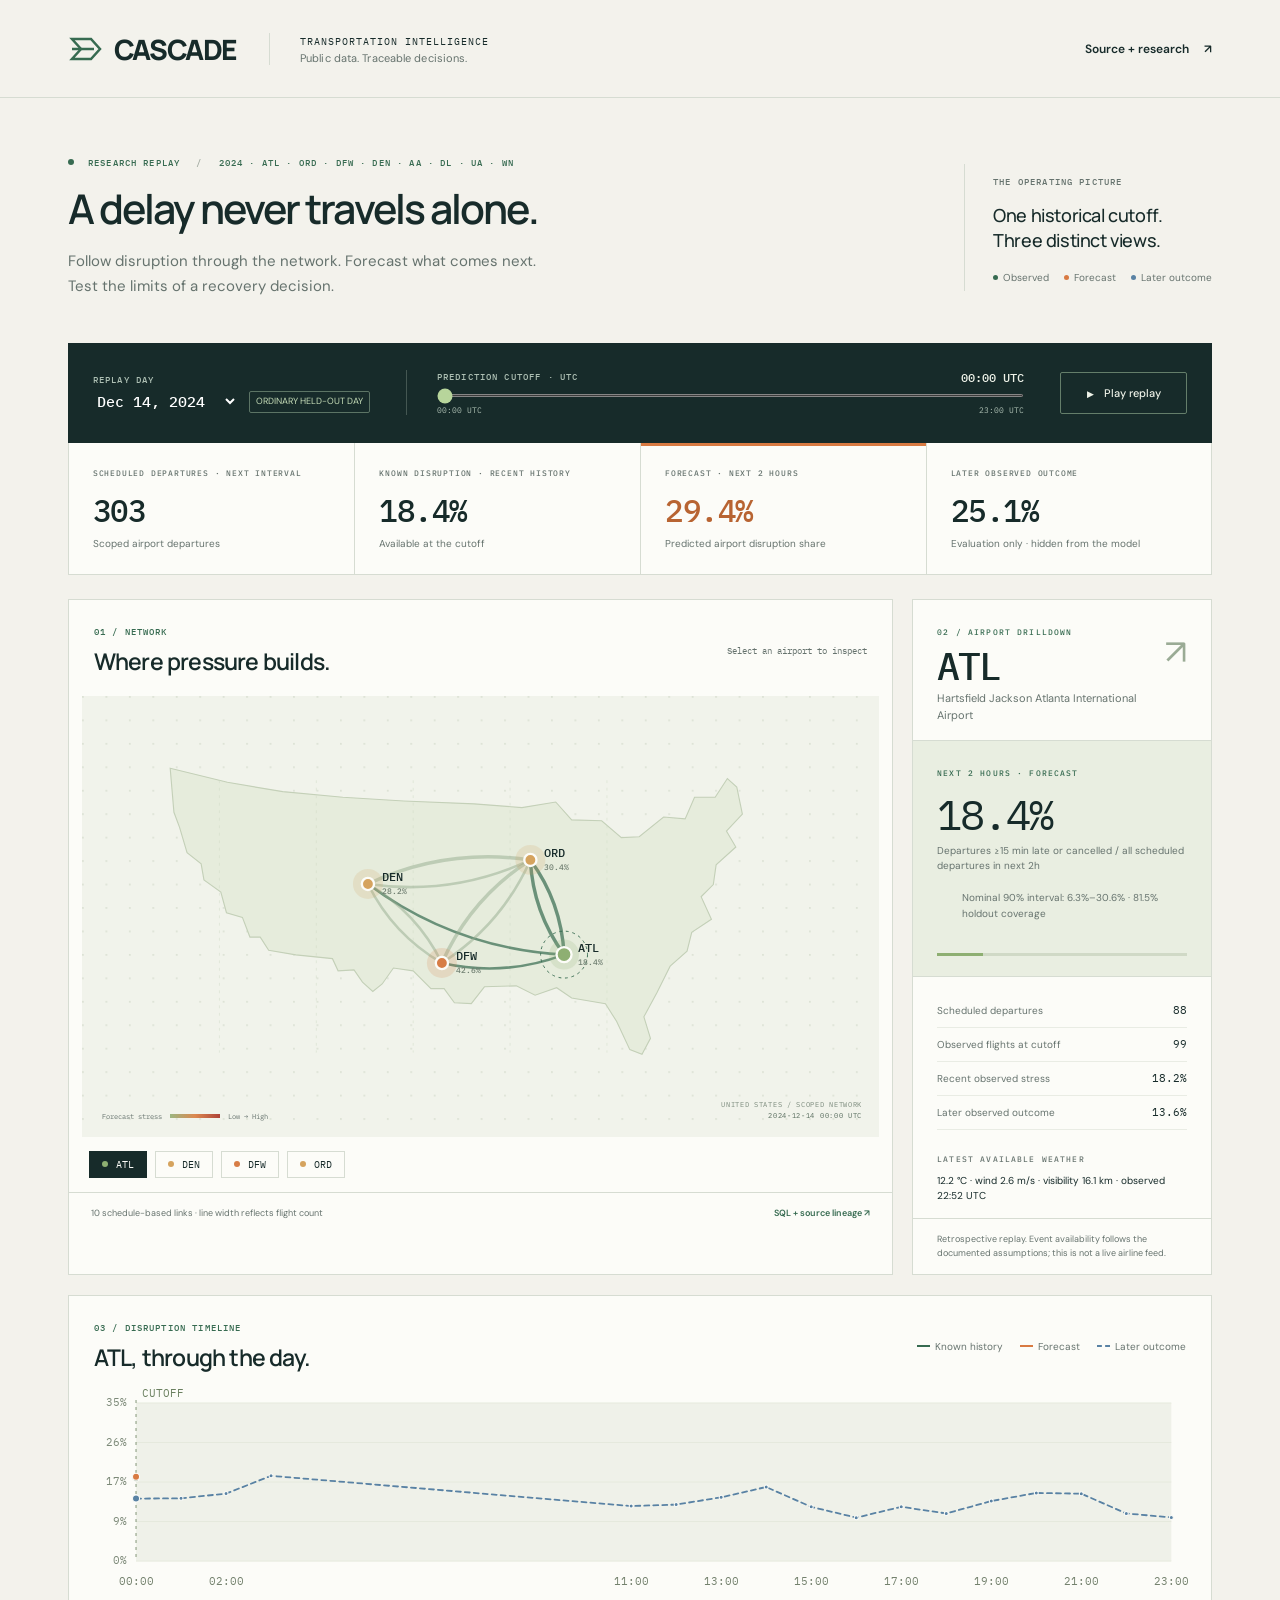
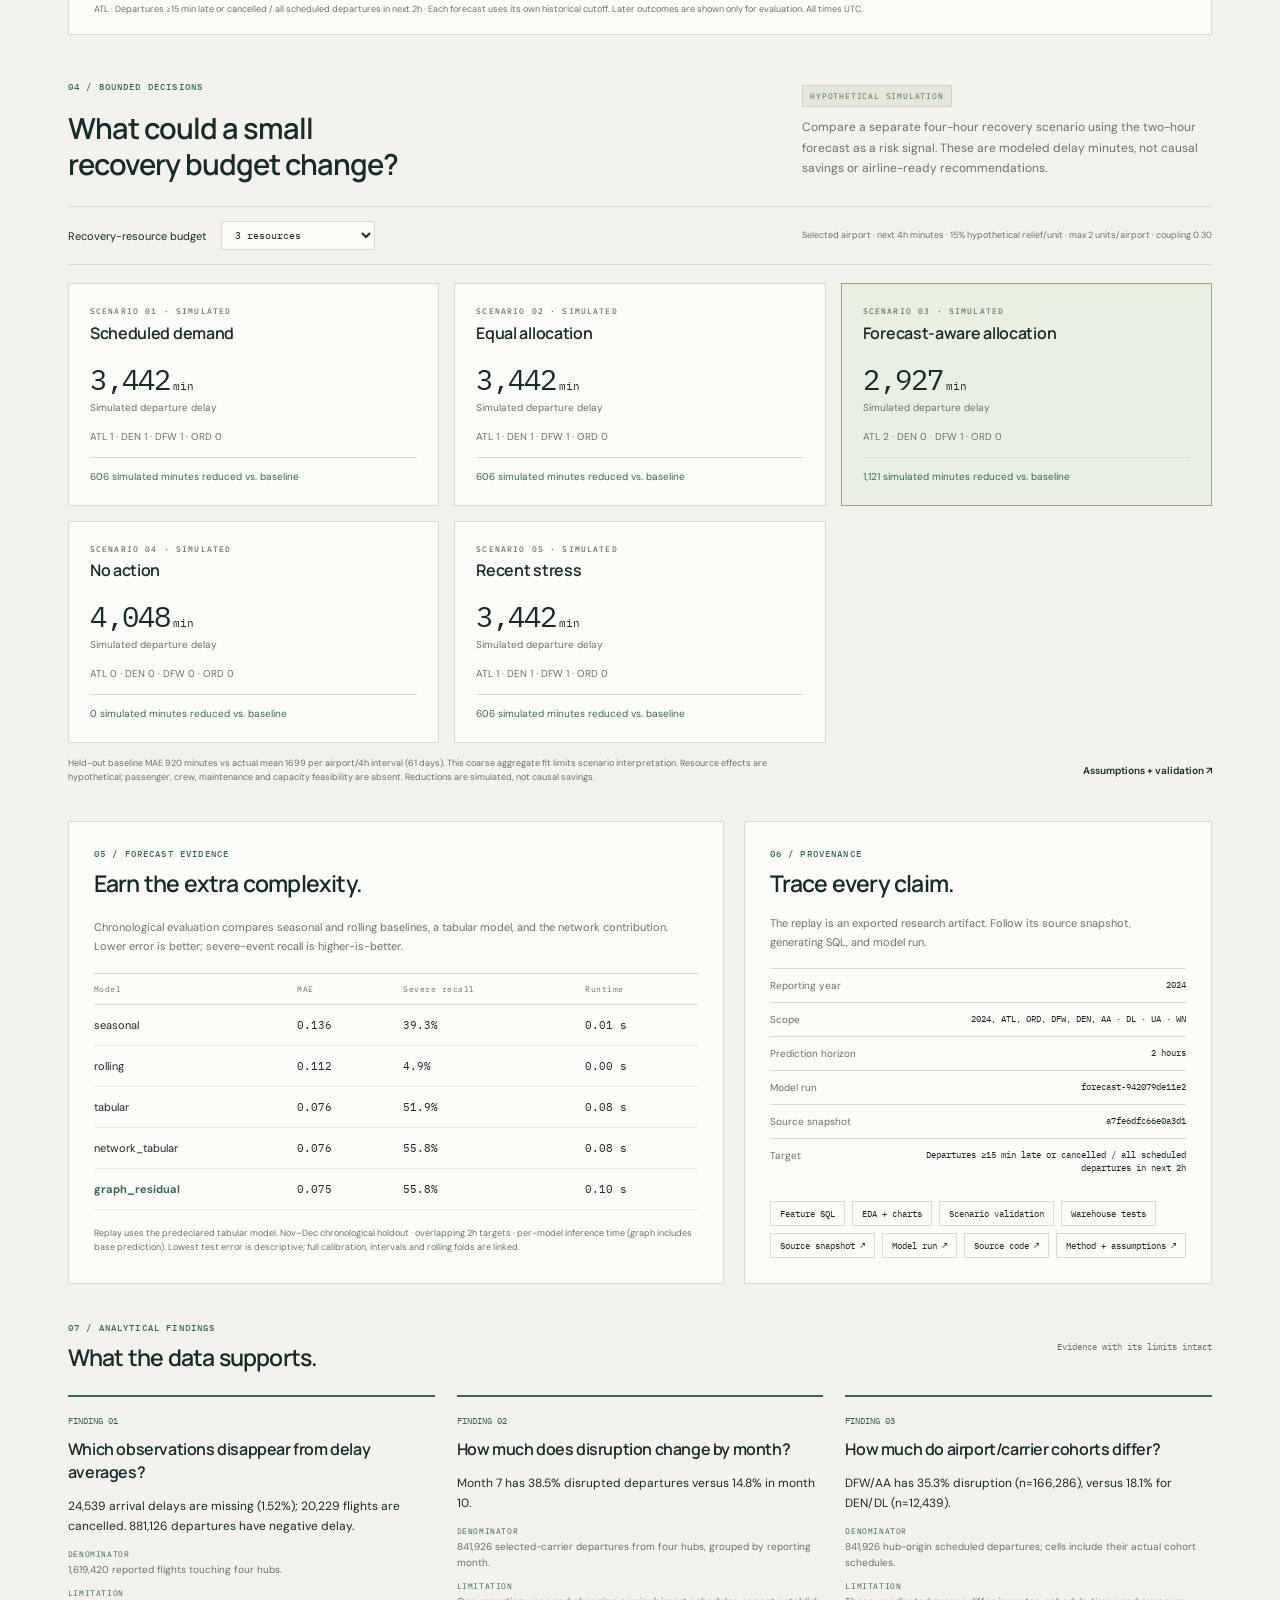
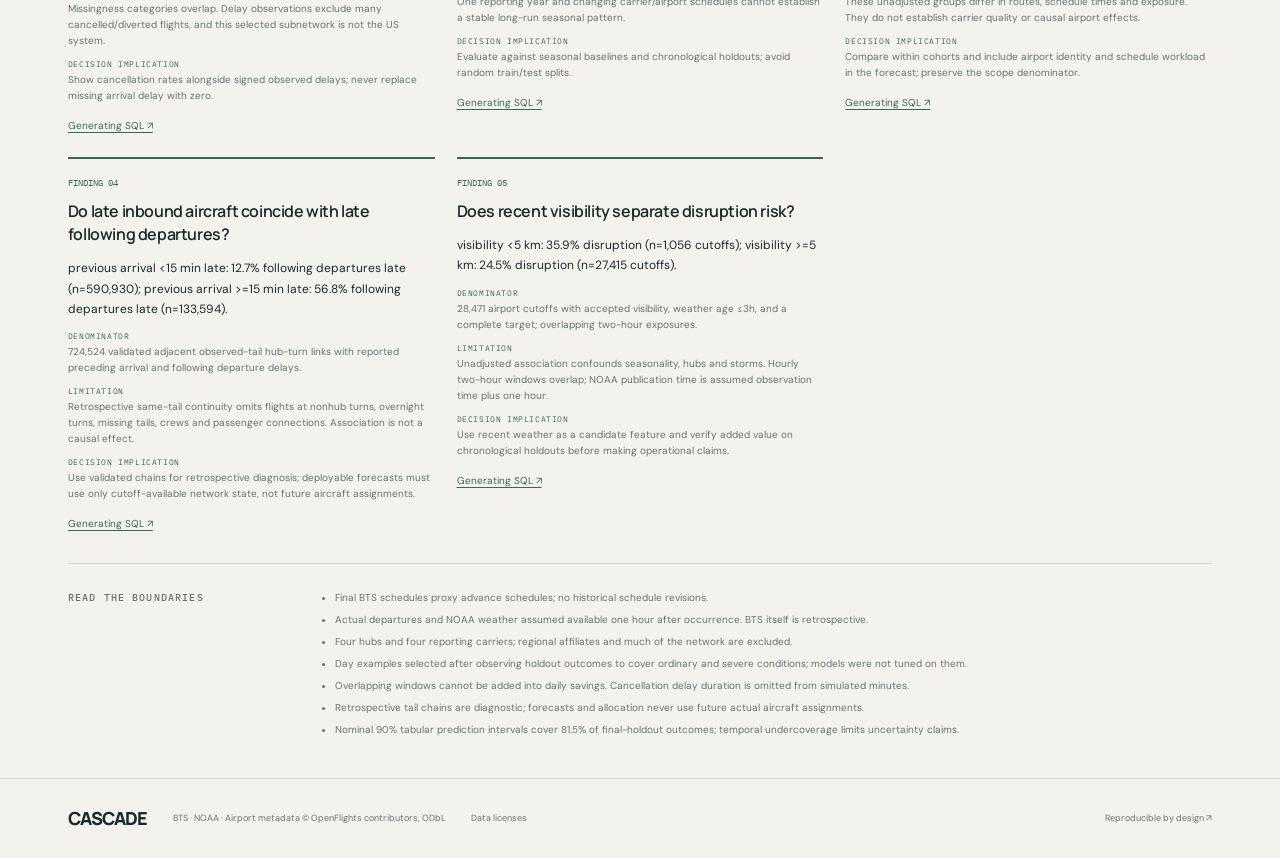
==== app/index.html @ 163ca676 "Update Site source" ====
<!doctype html>
<html lang="en">
<head>
<meta charset="utf-8"><meta name="viewport" content="width=device-width,initial-scale=1">
<meta name="theme-color" content="#f1f0e9"><meta name="description" content="CASCADE reconstructs flight disruption, forecasts airport stress, and compares bounded hypothetical recovery scenarios using reproducible public data.">
<title>CASCADE · Transportation intelligence</title>
<link rel="stylesheet" href="./style.css">
</head>
<body>
<a class="skip" href="#workspace">Skip to workspace</a>
<header class="masthead"><a class="brand" href="./" aria-label="CASCADE home"><svg viewBox="0 0 36 36" aria-hidden="true"><path d="M4 8h19l9 10-9 10H4l9-10Z"/><path d="M4 18h22"/></svg><span>CASCADE</span></a><div class="masthead-title">TRANSPORTATION INTELLIGENCE<span>Public data. Traceable decisions.</span></div><a id="source-link" class="text-link" href="#evidence">Explore the evidence <span aria-hidden="true">↗</span></a></header>
<main id="workspace">
<section class="intro"><div><p class="eyebrow"><span class="live-dot"></span> RESEARCH REPLAY <span class="intro-sep">/</span> <span id="scope-label">Loading source scope</span></p><h1>A delay never travels alone.</h1><p class="lede">Follow disruption through the network. Forecast what comes next.<br class="desktop-br"> Test the limits of a recovery decision.</p></div><div class="intro-note"><span class="mini-label">THE OPERATING PICTURE</span><p>One historical cutoff.<br>Three distinct views.</p><div class="view-legend"><span><i class="dot observed"></i>Observed</span><span><i class="dot forecast"></i>Forecast</span><span><i class="dot actual"></i>Later outcome</span></div></div></section>
<div id="load-state" class="load-state" role="status">Loading the real-data research replay…</div>
<div id="application" hidden>
<section class="replay-bar" aria-label="Replay controls"><div class="date-control"><label class="mini-label" for="day-select">REPLAY DAY</label><select id="day-select"></select><span id="day-label" class="day-label"></span></div><div class="cutoff-control"><div class="cutoff-heading"><label class="mini-label" for="cutoff-range">PREDICTION CUTOFF · UTC</label><output id="cutoff-output" for="cutoff-range"></output></div><input type="range" id="cutoff-range" min="0" max="0" step="1" value="0"><div class="cutoff-ends"><span id="cutoff-start"></span><span id="cutoff-end"></span></div></div><button id="play-button" class="play-button" type="button" aria-label="Play historical replay"><span aria-hidden="true">▶</span> Play replay</button></section>
<section class="overview" aria-label="Network summary"><div><span class="mini-label">SCHEDULED DEPARTURES · NEXT INTERVAL</span><strong id="scheduled-value">—</strong><span id="scheduled-note">Scoped airport departures</span></div><div><span class="mini-label">KNOWN DISRUPTION · RECENT HISTORY</span><strong id="observed-value">—</strong><span id="observed-note">Available at the cutoff</span></div><div class="forecast-stat"><span class="mini-label">FORECAST · NEXT <span class="horizon-label">2</span> HOURS</span><strong id="forecast-value">—</strong><span>Predicted airport disruption share</span></div><div><span class="mini-label">LATER OBSERVED OUTCOME</span><strong id="actual-value">—</strong><span>Evaluation only · hidden from the model</span></div></section>
<section class="primary-grid"><div class="panel network-panel"><div class="panel-heading"><div><p class="eyebrow">01 / NETWORK</p><h2>Where pressure builds.</h2></div><span class="small-note">Select an airport to inspect</span></div><div class="map-wrap"><svg id="network-map" viewBox="0 0 850 470" role="img" aria-labelledby="map-title map-desc"><title id="map-title">Airport disruption network</title><desc id="map-desc">Airport circles show forecast disruption. Lines show scheduled connections at the selected historical cutoff. Use the airport buttons below for keyboard selection.</desc></svg><div class="map-key"><span>Forecast stress</span><i class="stress-scale"></i><span>Low → High</span></div><div class="map-stamp">UNITED STATES / SCOPED NETWORK<br><span id="map-cutoff"></span></div></div><div id="airport-buttons" class="airport-buttons" aria-label="Select airport"></div><div class="panel-foot"><span id="edge-note">Schedule-based network edges</span><a href="#evidence">SQL + source lineage ↗</a></div></div>
<aside class="panel airport-panel" aria-label="Selected airport"><div class="airport-heading"><div><p class="eyebrow">02 / AIRPORT DRILLDOWN</p><h2 id="airport-code">—</h2><p id="airport-name">Select an airport</p></div><span class="airport-glyph" aria-hidden="true">↗</span></div><div class="airport-forecast"><span class="mini-label">NEXT <span class="horizon-label">2</span> HOURS · FORECAST</span><strong id="airport-predicted">—</strong><p id="airport-stress-definition">Disruption share</p><p id="airport-interval" class="chart-caption"></p><div class="stress-meter"><span id="airport-meter"></span></div></div><dl class="airport-facts"><div><dt>Scheduled departures</dt><dd id="airport-scheduled">—</dd></div><div><dt>Observed flights at cutoff</dt><dd id="airport-observed-flights">—</dd></div><div><dt>Recent observed stress</dt><dd id="airport-observed">—</dd></div><div><dt>Later observed outcome</dt><dd id="airport-actual">—</dd></div></dl><div class="weather-note"><span class="mini-label">LATEST AVAILABLE WEATHER</span><p id="airport-weather">No observation available</p></div><div class="airport-caution">Retrospective replay. Event availability follows the documented assumptions; this is not a live airline feed.</div></aside></section>
<section class="panel timeline-panel"><div class="panel-heading"><div><p class="eyebrow">03 / DISRUPTION TIMELINE</p><h2><span id="timeline-airport">Network</span>, through the day.</h2></div><div class="chart-legend"><span><i class="line observed"></i>Known history</span><span><i class="line forecast"></i>Forecast</span><span><i class="line actual"></i>Later outcome</span></div></div><div id="timeline-container"><svg id="timeline-chart" viewBox="0 0 1150 215" role="img" aria-label="Observed and forecast disruption through the replay day"></svg></div><p class="chart-caption" id="timeline-caption">Each forecast uses only features available at its cutoff. Later outcomes are shown for evaluation.</p></section>
<section class="scenario-section"><div class="section-intro"><div><p class="eyebrow">04 / BOUNDED DECISIONS</p><h2>What could a small<br>recovery budget change?</h2></div><div><span class="simulation-badge">HYPOTHETICAL SIMULATION</span><p>Compare a separate four-hour recovery scenario using the two-hour forecast as a risk signal. These are modeled delay minutes, not causal savings or airline-ready recommendations.</p></div></div><div class="scenario-controls"><label for="budget-select">Recovery-resource budget</label><select id="budget-select" aria-label="Recovery-resource budget"><option value="all">Reported experiment</option></select><span id="scenario-assumptions">Observed schedules · bounded propagation · no passenger or crew model</span></div><div id="scenario-cards" class="scenario-cards"></div><div class="scenario-footer"><p id="scenario-limit">Simulation outcomes depend on replay assumptions and omit unobserved operational constraints.</p><a href="#evidence" class="text-link">Assumptions + validation ↗</a></div></section>
<section class="evidence-grid" id="evidence"><div class="panel model-panel"><div class="panel-heading"><div><p class="eyebrow">05 / FORECAST EVIDENCE</p><h2>Earn the extra complexity.</h2></div></div><p class="section-copy">Chronological evaluation compares seasonal and rolling baselines, a tabular model, and the network contribution. Lower error is better; severe-event recall is higher-is-better.</p><div class="table-scroll"><table id="model-table"><caption class="sr-only">Forecast model evaluation on chronological holdout data</caption><thead><tr><th scope="col">Model</th><th scope="col">MAE</th><th scope="col">Severe recall</th><th scope="col">Runtime</th></tr></thead><tbody></tbody></table></div><p class="chart-caption" id="model-note">Reported metrics retain the original experiment scale and split.</p></div><div class="panel provenance-panel"><p class="eyebrow">06 / PROVENANCE</p><h2>Trace every claim.</h2><p class="section-copy">The replay is an exported research artifact. Follow its source snapshot, generating SQL, and model run.</p><dl id="provenance-list"></dl><div id="provenance-links" class="provenance-links"></div></div></section>
<section class="findings-section"><div class="panel-heading"><div><p class="eyebrow">07 / ANALYTICAL FINDINGS</p><h2>What the data supports.</h2></div><span class="small-note">Evidence with its limits intact</span></div><div id="findings" class="findings"></div></section>
<section class="limitations"><p class="eyebrow">READ THE BOUNDARIES</p><div id="limitations-list"></div></section>
</div>
</main>
<footer><a class="footer-brand" href="./">CASCADE</a><span>BTS · NOAA · Airport metadata © OpenFlights contributors, ODbL</span><a href="./research/LICENSE-DATA.md">Data licenses</a><a href="#evidence">Reproducible by design ↗</a></footer>
<script src="./app.js" defer></script>
</body></html>
---- app/style.css ----
@import url('https://fonts.googleapis.com/css2?family=DM+Sans:wght@400;500;600;700&family=IBM+Plex+Mono:wght@400;500;600&family=Manrope:wght@400;500;600;700;800&display=swap');
:root{--paper:#f3f2ec;--surface:#fcfcf8;--ink:#172b2a;--muted:#66736e;--border:#d6dcd2;--green:#376b51;--mint:#b7d59b;--orange:#d87a42;--blue:#5982a4;--soft:#e9ede3;--mono:'IBM Plex Mono',monospace;--body:'DM Sans',Arial,sans-serif;--display:'Manrope',Arial,sans-serif}*{box-sizing:border-box}html{scroll-behavior:smooth;scroll-padding-top:30px}body{margin:0;background:var(--paper);color:var(--ink);font-family:var(--body);font-size:14px;line-height:1.5}a{color:inherit;text-decoration:none}button,select,input{font:inherit}button,select{cursor:pointer}button,a,select,input{outline-offset:5px}button:focus-visible,a:focus-visible,select:focus-visible,input:focus-visible{outline:2px solid var(--green)}button{color:inherit}button:disabled{cursor:not-allowed;opacity:.45}.skip{position:absolute;left:20px;top:-100px;background:var(--ink);color:white;padding:12px;z-index:10}.skip:focus{top:10px}.masthead{max-width:1512px;margin:auto;min-height:98px;padding:0 5.3%;display:flex;align-items:center;border-bottom:1px solid var(--border);gap:32px}.brand{display:flex;align-items:center;gap:10px;font-family:var(--display);font-weight:800;font-size:28px;letter-spacing:-1.4px}.brand svg{width:36px;height:36px;fill:none;stroke:var(--green);stroke-width:2.5}.brand-dot{font-family:var(--body);font-size:10px;font-weight:400;vertical-align:super;margin-left:3px;letter-spacing:0}.masthead-title{padding-left:30px;border-left:1px solid var(--border);font:10px var(--mono);letter-spacing:1px;line-height:1.8}.masthead-title span{display:block;font:11px var(--body);letter-spacing:.1px;color:var(--muted)}.masthead>.text-link{margin-left:auto}.text-link{font-size:12px;font-weight:600;display:inline-flex;gap:15px;align-items:center}.text-link:hover{text-decoration:underline}main{max-width:1512px;margin:0 auto;padding:0 5.3%}.intro{display:flex;justify-content:space-between;align-items:center;gap:40px;padding:58px 0 44px}.eyebrow,.mini-label{font-family:var(--mono);font-size:9px;letter-spacing:1.15px;font-weight:500;line-height:1.6}.eyebrow{margin:0 0 15px;color:var(--green)}.live-dot{display:inline-block;width:6px;height:6px;border-radius:50%;background:var(--green);margin-right:8px;vertical-align:1px}.intro-sep{margin:0 10px;color:#a1aaa0}h1,h2,p{margin-top:0}h1{font:600 clamp(30px,3.2vw,49px)/1.17 var(--display);letter-spacing:-1.9px;margin-bottom:16px}h2{font-family:var(--display);font-weight:600;letter-spacing:-.8px;font-size:23px;line-height:1.25;margin:0}.lede{font-size:15px;color:var(--muted);line-height:1.65;margin-bottom:0}.intro-note{padding:6px 0 6px 28px;border-left:1px solid var(--border);min-width:245px}.intro-note>.mini-label{color:var(--muted)}.intro-note p{font:500 18px/1.4 var(--display);letter-spacing:-.4px;margin:12px 0 17px}.view-legend,.chart-legend{display:flex;gap:15px;font-size:10px;color:var(--muted)}.view-legend span,.chart-legend span{display:flex;align-items:center;gap:5px}.dot{width:5px;height:5px;display:inline-block;border-radius:50%}.observed{background:var(--green)}.forecast{background:var(--orange)}.actual{background:var(--blue)}.load-state{padding:30px;border:1px solid var(--border);margin-bottom:60px;background:var(--surface)}.load-state.error{color:#9b462e;border-color:#c8a695}.replay-bar{display:flex;align-items:center;gap:36px;background:var(--ink);color:#eef2e8;min-height:100px;padding:19px 25px}.date-control{min-width:250px;display:grid;grid-template-columns:auto 1fr;gap:4px 11px;align-items:center}.date-control label{grid-column:1/-1;color:#adbfb3}.date-control select{width:145px;font:500 15px var(--mono);color:#fff;background:none;border:0;appearance:auto;padding:0 6px 0 0}.date-control option{background:var(--ink)}.day-label{font-size:9px;border:1px solid #5c7465;border-radius:2px;padding:3px 6px;color:#c5dcb7;text-transform:uppercase;width:max-content;max-width:160px}.cutoff-control{flex:1;padding-left:30px;border-left:1px solid #445752}.cutoff-heading{display:flex;justify-content:space-between;gap:20px;margin-bottom:6px}.cutoff-heading label{color:#adbfb3}.cutoff-heading output{font:500 12px var(--mono)}input[type=range]{height:3px;width:100%;accent-color:#b7d59b;display:block;margin:9px 0 8px}.cutoff-ends{display:flex;justify-content:space-between;font:8px var(--mono);color:#adbfb3}.play-button{border:1px solid #647e6a;background:transparent;border-radius:2px;color:#eef2e8;font-size:11px;font-weight:500;min-width:127px;padding:12px 14px}.play-button span{font-size:9px;margin-right:7px}.play-button:hover{background:#29413b}.overview{display:grid;grid-template-columns:repeat(4,1fr);border:1px solid var(--border);border-top:0;background:var(--surface)}.overview>div{padding:24px 24px 23px;display:flex;flex-direction:column;position:relative}.overview>div+div{border-left:1px solid var(--border)}.overview .mini-label{font-size:8px;letter-spacing:.8px;color:var(--muted)}.overview strong{font:500 31px var(--mono);letter-spacing:-1.5px;margin:10px 0 5px}.overview>div>span:last-child{font-size:10px;color:var(--muted)}.overview>.forecast-stat:before{content:'';position:absolute;top:0;height:3px;background:var(--orange);left:0;right:0}.forecast-stat strong{color:#b86432}.primary-grid{display:grid;grid-template-columns:minmax(0,1fr) 300px;gap:19px;margin-top:24px}.panel{background:var(--surface);border:1px solid var(--border)}.panel-heading{display:flex;align-items:center;justify-content:space-between;gap:20px;padding:25px 25px 20px}.panel-heading .eyebrow{margin-bottom:8px}.small-note{font:9px var(--mono);color:var(--muted)}.map-wrap{position:relative;margin:0 13px;background:#f1f3eb;min-height:280px;overflow:hidden}.map-wrap svg{width:100%;display:block}.map-key{display:flex;align-items:center;gap:8px;position:absolute;left:20px;bottom:16px;color:var(--muted);font:7px var(--mono)}.stress-scale{display:block;width:50px;height:4px;background:linear-gradient(90deg,#9bb681,#dc8850,#ae4338)}.map-stamp{position:absolute;right:17px;bottom:15px;text-align:right;font:7px/1.6 var(--mono);letter-spacing:.7px;color:#7b8a7c}.map-stamp span{color:#566b5c}.airport-buttons{display:flex;gap:8px;margin:14px 20px;flex-wrap:wrap}.airport-button{border:1px solid var(--border);background:transparent;padding:6px 12px;font:10px var(--mono);display:flex;align-items:center;gap:8px}.airport-button[aria-pressed=true]{background:var(--ink);color:var(--surface);border-color:var(--ink)}.airport-button:hover{border-color:var(--green)}.airport-button .dot{width:6px;height:6px}.panel-foot{display:flex;justify-content:space-between;gap:15px;padding:14px 22px;border-top:1px solid var(--border);font-size:9px;color:var(--muted)}.panel-foot a{color:var(--green);font-weight:600}.airport-panel{display:flex;flex-direction:column}.airport-heading{display:flex;justify-content:space-between;padding:26px 24px 17px}.airport-heading .eyebrow{font-size:8px;margin-bottom:9px}.airport-heading h2{font:500 38px/1 var(--mono);letter-spacing:-2px;margin-bottom:5px}.airport-heading p:last-child{font-size:11px;color:var(--muted);margin:0;max-width:200px}.airport-glyph{font-size:35px;font-weight:400;color:#9aab95}.airport-forecast{padding:20px 24px;background:#e9eee1;border-top:1px solid var(--border);border-bottom:1px solid var(--border)}.airport-forecast .mini-label{font-size:8px;color:var(--green)}.airport-forecast strong{display:block;font:400 42px var(--mono);letter-spacing:-2px;line-height:1.3;margin:6px 0 0}.airport-forecast p{font-size:10px;color:var(--muted);margin:0 0 13px}.stress-meter{height:3px;background:#d0d9c6}.stress-meter span{display:block;height:100%;background:var(--green);width:0;max-width:100%;transition:width .25s}.airport-facts{margin:0;padding:17px 24px 5px}.airport-facts>div{display:flex;justify-content:space-between;gap:20px;border-bottom:1px solid #e9ece4;padding:9px 0}.airport-facts dt{font-size:10px;color:var(--muted)}.airport-facts dd{margin:0;font:11px var(--mono)}.weather-note{padding:12px 24px 15px}.weather-note .mini-label{font-size:8px;color:var(--muted)}.weather-note p{font-size:10px;margin:5px 0 0}.airport-caution{margin-top:auto;font-size:9px;line-height:1.6;color:var(--muted);padding:13px 24px;border-top:1px solid var(--border)}.timeline-panel{margin-top:20px}.timeline-panel .panel-heading{padding-bottom:6px}.chart-legend{gap:17px}.line{display:inline-block;width:13px;height:2px}.line.actual{height:0;border-top:2px dashed var(--blue);background:none}#timeline-container{padding:5px 22px 0}#timeline-chart{width:100%;display:block;overflow:visible}.chart-caption{font-size:9px;color:var(--muted);line-height:1.6;margin:0;padding:4px 25px 18px}.scenario-section{padding:45px 0 37px}.section-intro{display:flex;align-items:center;justify-content:space-between;gap:40px;margin-bottom:24px}.section-intro h2{font-size:29px;letter-spacing:-1px;line-height:1.25}.section-intro>.eyebrow{margin-bottom:10px}.section-intro>div:last-child{max-width:410px}.simulation-badge{font:8px var(--mono);letter-spacing:.8px;background:#e4e8da;border:1px solid #ccd6bd;color:#56704b;padding:5px 7px;display:inline-block;margin-bottom:10px}.section-intro p:last-child{font-size:12px;color:var(--muted);line-height:1.7;margin-bottom:0}.scenario-controls{border-top:1px solid var(--border);border-bottom:1px solid var(--border);padding:14px 0;display:flex;align-items:center;gap:15px;margin-bottom:18px;font-size:11px}.scenario-controls select{border:1px solid var(--border);border-radius:2px;background:var(--surface);color:var(--ink);padding:6px 9px;font:10px var(--mono);max-width:210px}.scenario-controls span{margin-left:auto;font-size:9px;color:var(--muted)}.scenario-cards{display:grid;grid-template-columns:repeat(3,1fr);gap:15px}.scenario-card{border:1px solid var(--border);padding:21px;background:var(--surface);min-height:205px;display:flex;flex-direction:column}.scenario-card.recommended{border-color:#93aa7c;background:#eaf0e1}.scenario-card .mini-label{color:var(--muted);font-size:8px}.scenario-card h3{font-family:var(--display);font-size:16px;line-height:1.3;letter-spacing:-.3px;margin:5px 0 18px;font-weight:600}.scenario-card strong{font:400 29px var(--mono);letter-spacing:-1px;line-height:1.2}.scenario-card strong small{font-size:11px;letter-spacing:0;margin-left:3px}.scenario-card .scenario-unit{font-size:10px;color:var(--muted);margin:3px 0 14px}.scenario-card .scenario-improvement{font-size:10px;margin-top:auto;padding-top:11px;border-top:1px solid var(--border);color:var(--green)}.scenario-card .scenario-detail{font-size:10px;color:var(--muted);margin:0 0 13px}.scenario-footer{display:flex;justify-content:space-between;align-items:center;gap:30px;margin-top:14px}.scenario-footer p{font-size:9px;color:var(--muted);max-width:700px;margin:0}.scenario-footer a{font-size:10px;white-space:nowrap}.evidence-grid{display:grid;grid-template-columns:minmax(0,1.4fr) minmax(280px,1fr);gap:20px}.section-copy{font-size:11px;color:var(--muted);line-height:1.7;margin:0 25px 17px;max-width:650px}.table-scroll{overflow:auto;margin:0 25px 12px}table{width:100%;border-collapse:collapse;white-space:nowrap;text-align:left}th{font:8px var(--mono);letter-spacing:.5px;color:var(--muted);padding:10px 8px;border-top:1px solid var(--border);border-bottom:1px solid var(--border)}th:first-child,td:first-child{padding-left:0}td{font:11px var(--mono);padding:13px 8px;border-bottom:1px solid #e6eae0}td:first-child{font:11px var(--body)}tr.best td:first-child{color:var(--green);font-weight:700}.provenance-panel{padding:25px}.provenance-panel .eyebrow{margin-bottom:8px}.provenance-panel .section-copy{margin:16px 0}.provenance-panel dl{font-size:10px;margin:0 0 17px}.provenance-panel dl>div{padding:9px 0;border-top:1px solid var(--border);display:flex;justify-content:space-between;gap:16px}.provenance-panel dt{color:var(--muted)}.provenance-panel dd{margin:0;font-family:var(--mono);font-size:9px;text-align:right;overflow-wrap:anywhere;max-width:70%}.provenance-links{display:flex;gap:7px;flex-wrap:wrap}.provenance-links a{font:9px var(--mono);border:1px solid var(--border);padding:6px 9px}.provenance-links a:hover{background:var(--soft)}.findings-section{margin:37px 0 30px}.findings-section .panel-heading{padding:0 0 23px}.findings{display:grid;grid-template-columns:repeat(3,1fr);gap:22px}.finding{border-top:2px solid var(--green);padding-top:18px}.finding-number{font:9px var(--mono);color:var(--green);margin-bottom:12px;display:block}.finding h3{font:600 16px/1.45 var(--display);letter-spacing:-.4px;margin:0 0 12px}.finding .finding-text{font-size:12px;color:var(--ink);margin:0 0 12px;line-height:1.7}.finding dl{margin:0}.finding dl div{margin-bottom:10px}.finding dt{font:8px var(--mono);letter-spacing:.6px;text-transform:uppercase;color:var(--green);margin-bottom:3px}.finding dd{font-size:10px;color:var(--muted);margin:0;line-height:1.6}.finding a{font-size:10px;color:var(--green);text-decoration:underline;text-underline-offset:3px}.limitations{border-top:1px solid var(--border);padding:25px 0 35px;display:grid;grid-template-columns:220px 1fr;gap:30px}.limitations .eyebrow{margin:0}.limitations p,.limitations li{font-size:10px;color:var(--muted);line-height:1.7}.limitations ul{margin:0;padding-left:17px}.limitations li{margin-bottom:5px}.limitations p{margin-bottom:8px}footer{max-width:1512px;margin:auto;display:flex;gap:25px;align-items:center;padding:26px 5.3%;border-top:1px solid var(--border);font-size:9px;color:var(--muted)}.footer-brand{font-family:var(--display);font-weight:800;font-size:18px;letter-spacing:-.9px;color:var(--ink)}footer>a:last-child{margin-left:auto}.empty-state{font-size:12px;color:var(--muted);padding:25px;grid-column:1/-1;border:1px dashed var(--border);background:var(--surface)}.svg-airport{cursor:pointer}.svg-airport text{font:500 13px var(--mono);fill:var(--ink)}.svg-airport .airport-annotation{font-size:8px;fill:#6f7e70}.svg-airport:focus{outline:none}.svg-airport:focus circle:last-of-type{stroke:var(--ink);stroke-width:3}.svg-airport .airport-disc{transition:r .15s,fill .15s}.map-edge{fill:none;stroke:#91a78a;opacity:.48}.map-edge.selected{stroke:var(--green);opacity:.7}.map-airport-halo{fill:none;stroke:var(--green);stroke-width:1;stroke-dasharray:3 4}.sr-only{position:absolute!important;clip:rect(1px,1px,1px,1px);height:1px;width:1px;overflow:hidden;white-space:nowrap}[hidden]{display:none!important}@media(min-width:1500px){.map-wrap{min-height:370px}}@media(max-width:1100px){.masthead,main,footer{padding-left:4%;padding-right:4%}.masthead{min-height:85px}.masthead-title{padding-left:20px}.intro{padding-top:40px;gap:25px}.intro-note{min-width:220px;padding-left:22px}h1{font-size:37px}.primary-grid{grid-template-columns:minmax(0,1fr) 270px;gap:15px}.panel-heading{padding:20px}.small-note{font-size:8px}.overview>div{padding:20px 17px}.overview .mini-label{font-size:7px}.overview strong{font-size:29px}.replay-bar{padding:18px 20px;gap:22px}.date-control{min-width:230px}.cutoff-control{padding-left:22px}.scenario-cards{gap:12px}.scenario-card{padding:18px}.chart-legend{font-size:9px;gap:12px}.section-intro h2{font-size:26px}.scenario-controls span{max-width:330px}.evidence-grid{grid-template-columns:minmax(0,1.25fr) minmax(260px,1fr)}}@media(max-width:850px){.masthead-title{display:none}.intro-note{display:none}h1{font-size:38px}.intro{padding:35px 0 30px}.replay-bar{flex-wrap:wrap;gap:18px;align-items:center}.date-control{min-width:0;flex:1}.cutoff-control{order:3;width:100%;flex-basis:100%;padding:0;border:0}.play-button{min-width:120px}.overview{grid-template-columns:repeat(2,1fr)}.overview>div:nth-child(3){border-left:0;border-top:1px solid var(--border)}.overview>div:nth-child(4){border-top:1px solid var(--border)}.overview strong{font-size:31px}.overview .mini-label{font-size:8px}.primary-grid{grid-template-columns:minmax(0,1fr) 240px;gap:12px}.panel-heading{padding:18px}.network-panel .small-note{display:none}.panel-heading h2{font-size:21px}.airport-heading{padding:22px 18px 15px}.airport-heading .eyebrow{font-size:7px}.airport-forecast{padding:18px}.airport-facts{padding:15px 18px 0}.weather-note{padding:13px 18px}.airport-caution{padding:12px 18px}.map-wrap{min-height:280px;display:flex;align-items:center}.map-wrap svg{min-width:470px;margin-left:calc((100% - 470px)/2)}.map-stamp{display:none}.map-key{left:10px;bottom:12px;font-size:6px}.airport-buttons{margin:12px;gap:6px}.airport-button{padding:6px 9px;font-size:9px}.panel-foot{padding:12px;font-size:8px}.timeline-panel .panel-heading{align-items:flex-start}.chart-legend{flex-wrap:wrap;justify-content:flex-end;max-width:190px;gap:6px 10px;font-size:8px}.section-intro{gap:25px}.section-intro>div:last-child{max-width:340px}.section-intro h2{font-size:24px}.section-intro p:last-child{font-size:11px}.scenario-controls{flex-wrap:wrap;gap:10px}.scenario-controls span{max-width:none;flex-basis:100%;margin:0}.scenario-card h3{font-size:14px}.scenario-card strong{font-size:25px}.scenario-card .scenario-detail{font-size:9px}.evidence-grid{grid-template-columns:1fr}.findings{gap:17px}.finding h3{font-size:14px}.finding .finding-text{font-size:11px}.limitations{grid-template-columns:170px 1fr;gap:20px}}@media(max-width:620px){.masthead{min-height:75px}.brand{font-size:24px}.brand svg{width:30px;height:30px}.masthead>.text-link{font-size:10px;gap:6px}.intro{padding-top:29px}.intro .eyebrow{font-size:8px;letter-spacing:.6px}.intro-sep{margin:0 5px}h1{font-size:33px;letter-spacing:-1.2px}.lede{font-size:13px}.desktop-br{display:none}.replay-bar{padding:17px;gap:15px}.date-control{grid-template-columns:auto 1fr}.date-control select{font-size:13px;width:130px}.day-label{font-size:7px;max-width:120px}.play-button{font-size:10px;min-width:104px;padding:10px}.replay-bar .mini-label{font-size:8px}.overview>div{padding:18px 14px}.overview .mini-label{font-size:7px;letter-spacing:.5px}.overview strong{font-size:27px;margin:9px 0 5px}.overview>div>span:last-child{font-size:9px}.primary-grid{display:flex;flex-direction:column;gap:16px;margin-top:18px}.map-wrap{min-height:0}.map-wrap svg{min-width:0;margin:0}.map-key{font-size:7px;bottom:16px}.map-stamp{display:block;font-size:6px}.airport-buttons{margin:12px 17px}.airport-button{font-size:10px;padding:7px 12px}.panel-foot{padding:12px 18px}.airport-panel{display:grid;grid-template-columns:1fr 1fr}.airport-heading{grid-column:1;padding:20px 18px 12px}.airport-heading .eyebrow{font-size:7px}.airport-heading h2{font-size:34px}.airport-heading p:last-child{font-size:10px}.airport-glyph{display:none}.airport-forecast{grid-column:2;grid-row:1;background:none;border:0;padding:20px 18px 12px}.airport-forecast strong{font-size:35px}.airport-forecast .mini-label{font-size:7px}.airport-forecast p{font-size:8px;margin-bottom:10px}.airport-facts{grid-column:1/-1;display:grid;grid-template-columns:1fr 1fr;gap:0 25px;border-top:1px solid var(--border);padding-top:10px}.airport-facts dt{font-size:9px}.airport-facts dd{font-size:10px}.weather-note{grid-column:1/-1}.airport-caution{grid-column:1/-1;font-size:8px}.timeline-panel .panel-heading{display:block}.chart-legend{max-width:none;justify-content:flex-start;margin-top:15px;font-size:9px;gap:15px}.timeline-panel{margin-top:16px}#timeline-container{padding:0 10px}#timeline-chart{min-height:155px}.chart-caption{font-size:8px;padding:4px 18px 15px}.scenario-section{padding-top:32px}.section-intro{display:block;margin-bottom:18px}.section-intro h2{font-size:26px}.section-intro h2 br{display:none}.section-intro>div:last-child{max-width:none;margin-top:19px}.section-intro p:last-child{font-size:11px}.simulation-badge{margin-bottom:9px}.scenario-controls{font-size:10px}.scenario-controls span{font-size:8px}.scenario-cards{grid-template-columns:1fr;gap:10px}.scenario-card{min-height:0;padding:17px;display:grid;grid-template-columns:1fr auto;column-gap:16px}.scenario-card .mini-label{grid-column:1;grid-row:1;font-size:7px}.scenario-card h3{grid-column:1;grid-row:2;margin:5px 0 10px;font-size:15px}.scenario-card strong{grid-column:2;grid-row:1/3;align-self:center;font-size:28px}.scenario-card .scenario-unit{grid-column:2;grid-row:3;text-align:right;font-size:8px;margin:0}.scenario-card .scenario-detail{grid-column:1;grid-row:3;font-size:9px;margin:0 0 10px}.scenario-card .scenario-improvement{grid-column:1/-1;margin:0;padding-top:10px;font-size:9px}.scenario-footer{display:block}.scenario-footer p{font-size:8px;margin-bottom:10px}.scenario-footer a{font-size:9px}.section-copy{font-size:10px;margin-left:18px;margin-right:18px}.table-scroll{margin:0 18px 10px}th{font-size:7px;padding:9px 6px}td{font-size:10px;padding:12px 6px}td:first-child{font-size:10px}.provenance-panel{padding:20px}.provenance-panel h2{font-size:21px}.provenance-panel .section-copy{margin:14px 0}.findings-section{margin-top:29px}.findings-section .panel-heading{align-items:flex-start;gap:15px}.findings-section .small-note{max-width:95px;text-align:right;font-size:8px}.findings{grid-template-columns:1fr;gap:24px}.finding h3{font-size:17px}.finding .finding-text{font-size:12px}.finding dl{display:grid;grid-template-columns:1fr 1fr;gap:0 20px}.finding dt{font-size:8px}.finding dd{font-size:10px}.limitations{display:block;padding-top:21px}.limitations .eyebrow{margin-bottom:14px}.limitations li{font-size:9px}footer{padding-top:22px;padding-bottom:22px;gap:10px;flex-wrap:wrap}.footer-brand{font-size:16px}footer span{font-size:8px}footer>a:last-child{font-size:8px}}@media(prefers-reduced-motion:reduce){html{scroll-behavior:auto}*,*:before,*:after{transition:none!important;animation:none!important}}
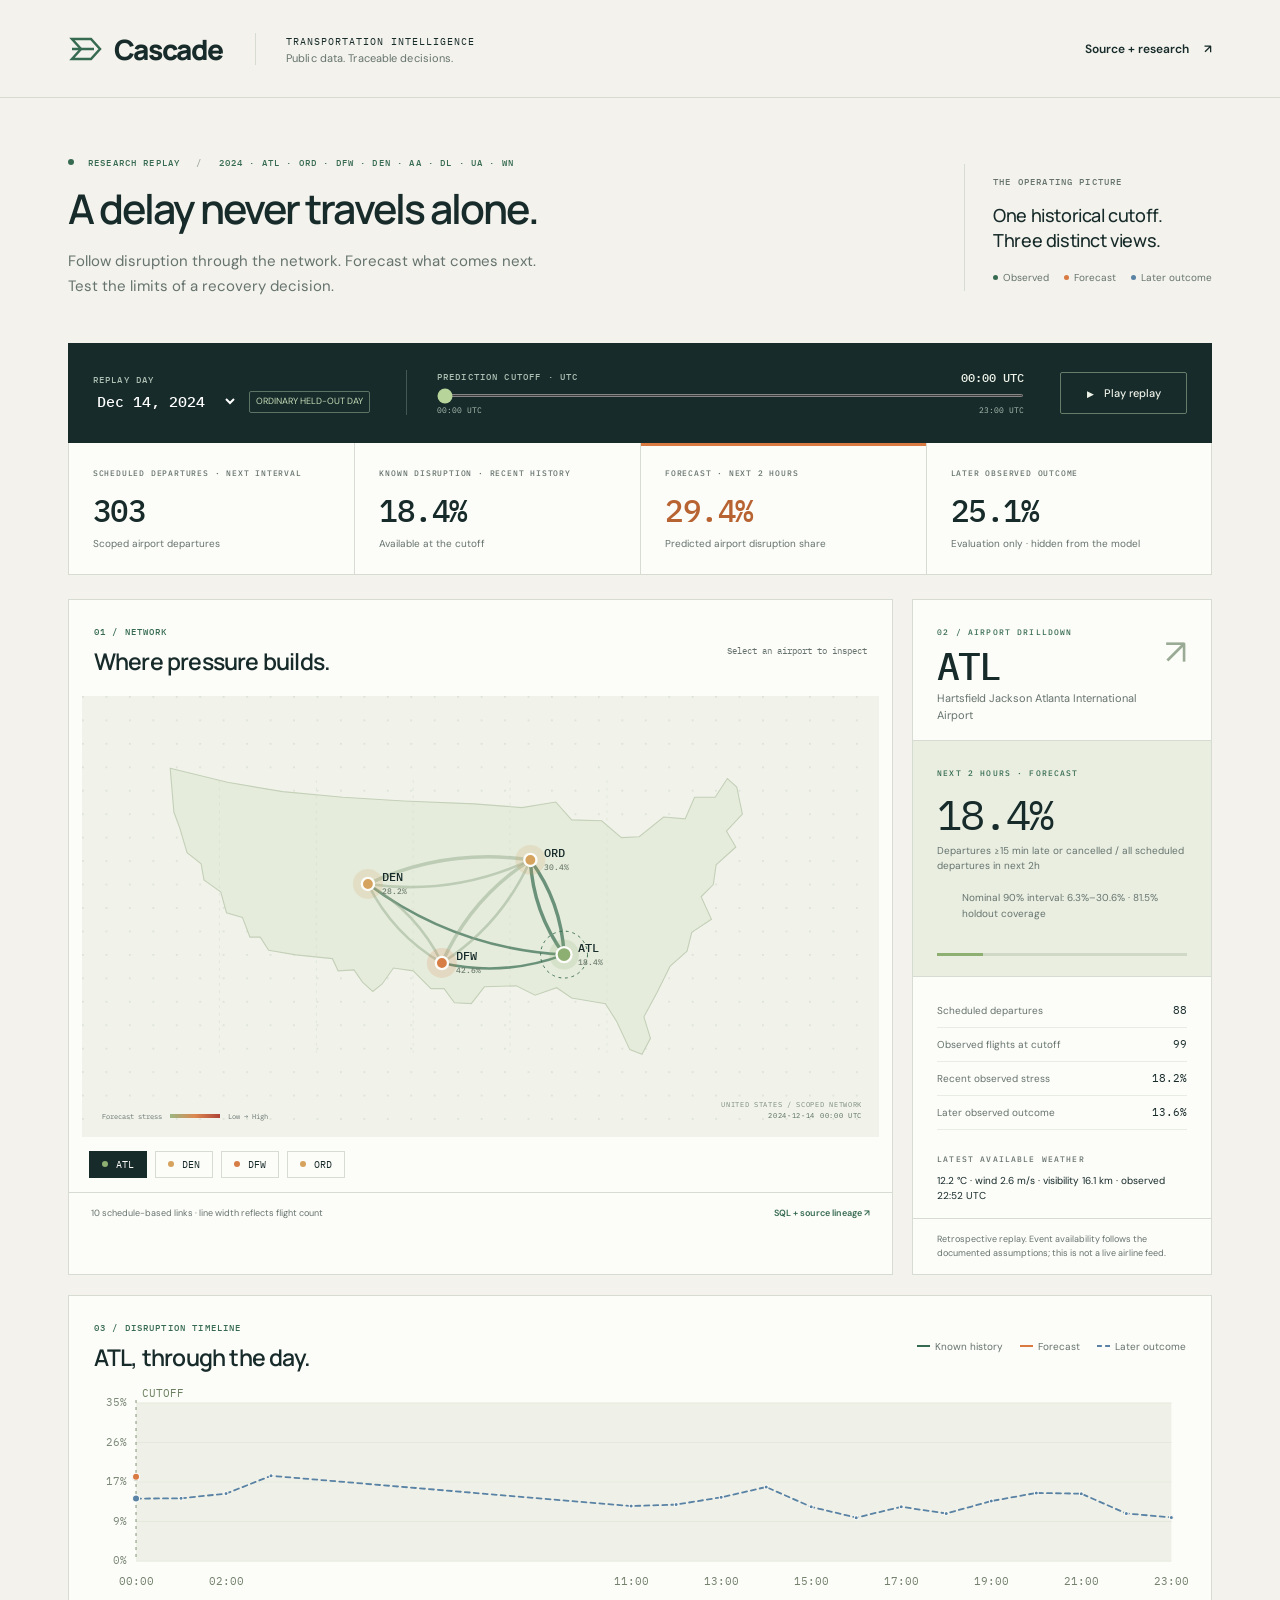
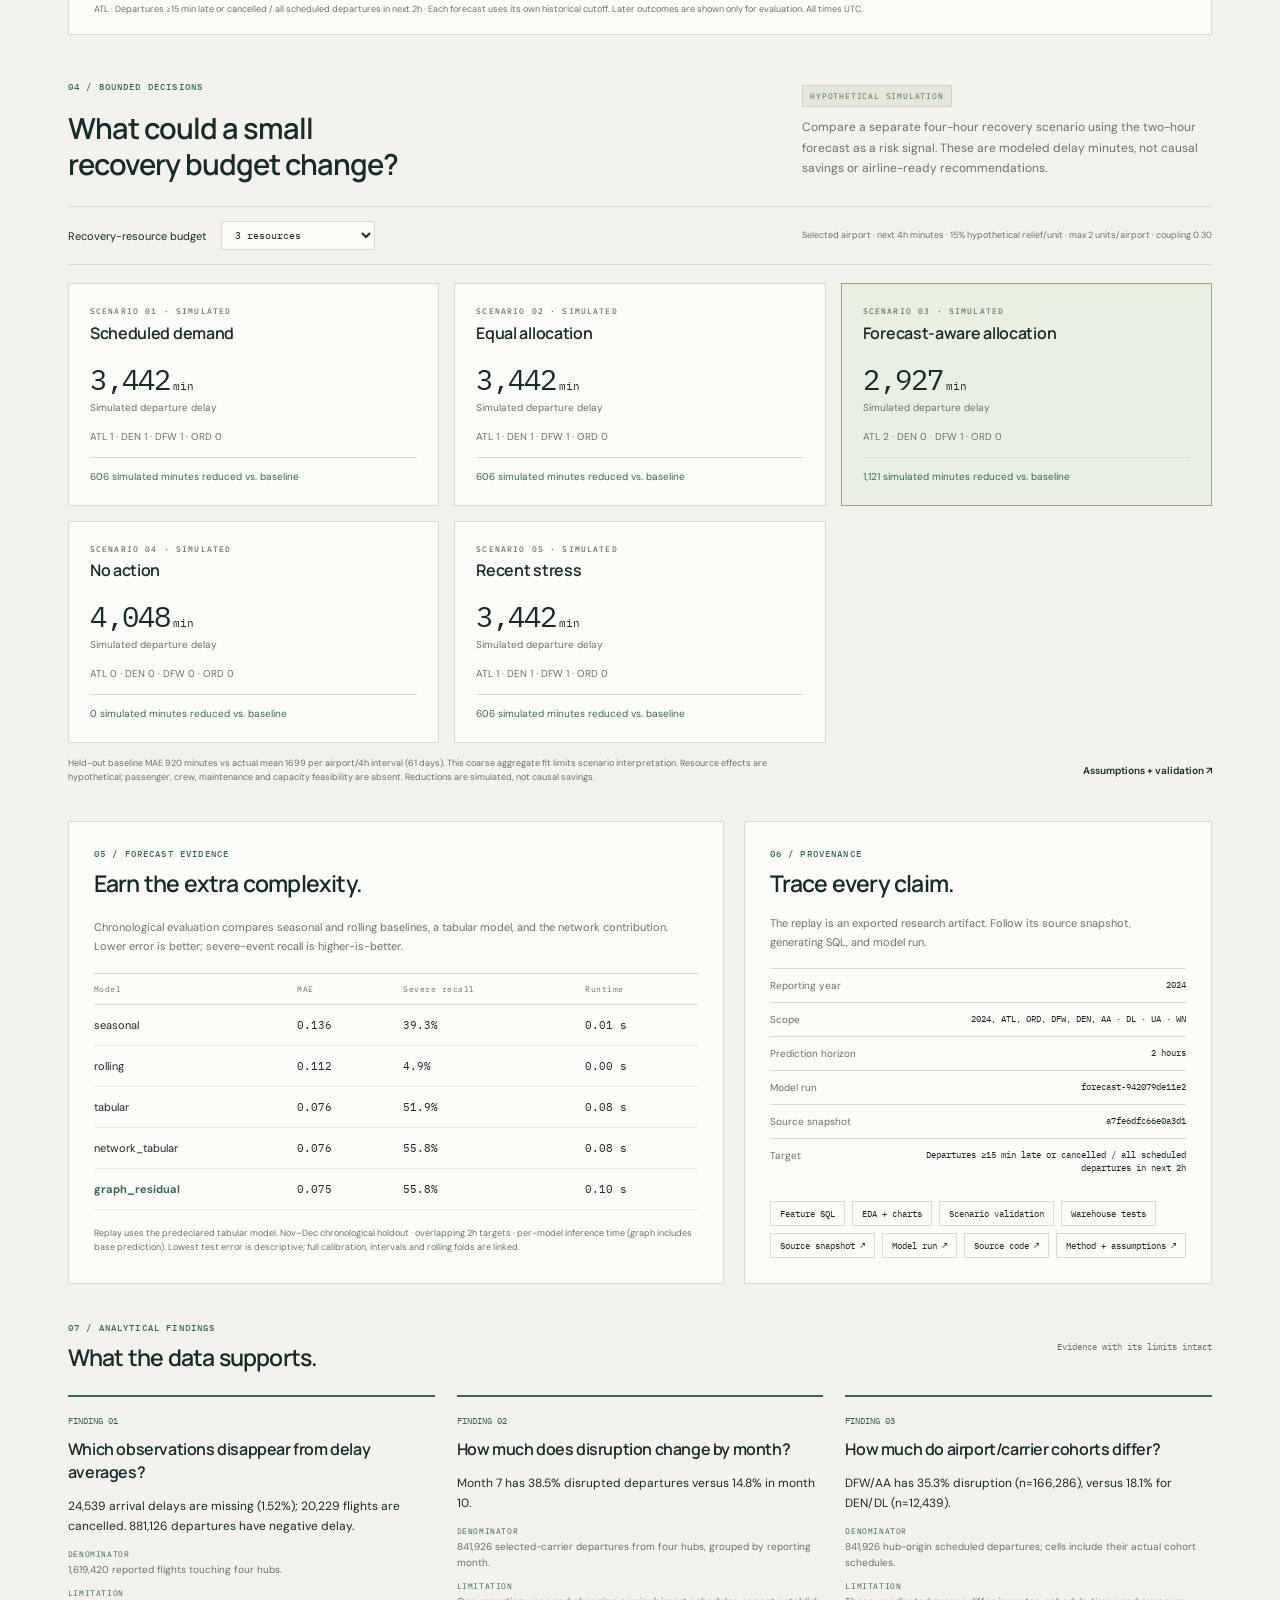
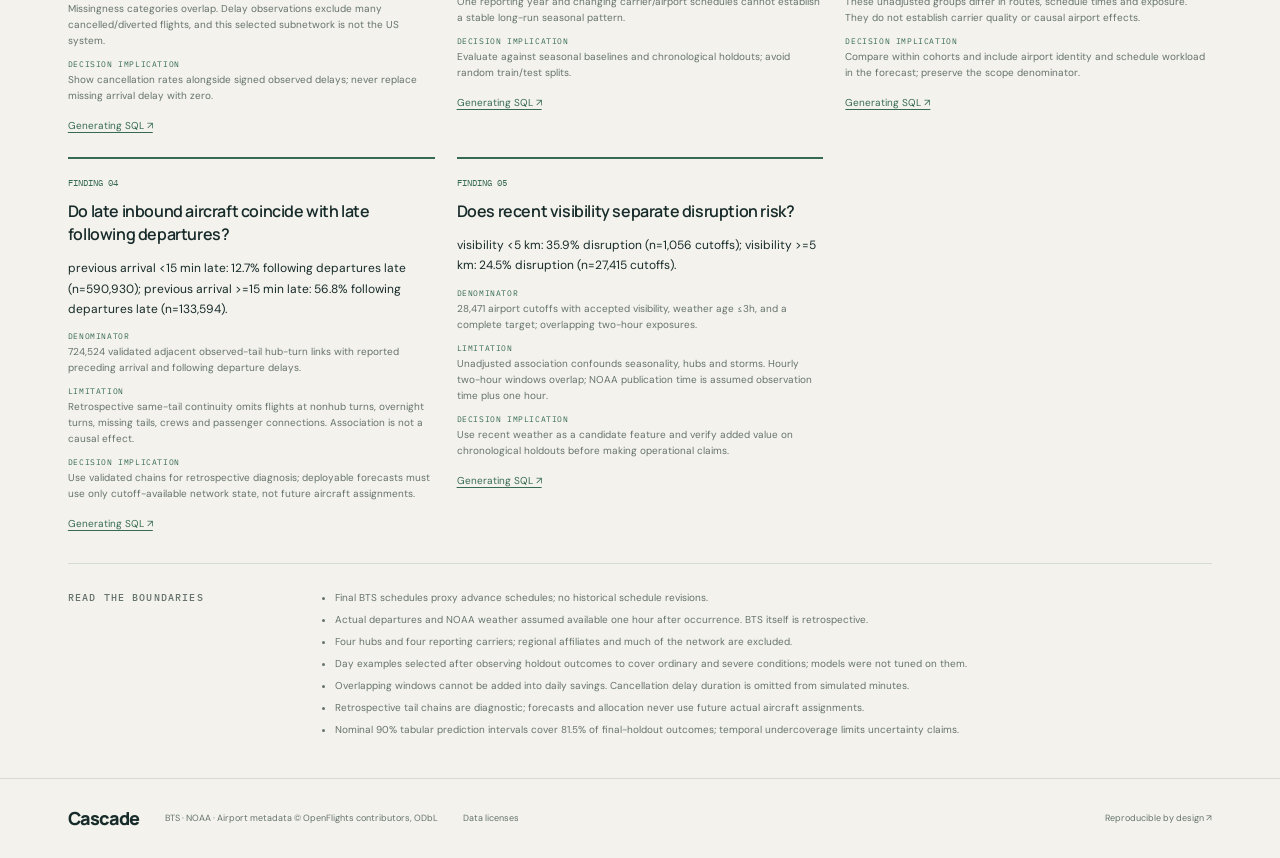
==== commit 976106d0: "Clarify project presentation and preserve technical evidence" ====
--- a/app/index.html
+++ b/app/index.html
@@ -3,12 +3,12 @@
 <head>
 <meta charset="utf-8"><meta name="viewport" content="width=device-width,initial-scale=1">
 <meta name="theme-color" content="#f1f0e9"><meta name="description" content="CASCADE reconstructs flight disruption, forecasts airport stress, and compares bounded hypothetical recovery scenarios using reproducible public data.">
-<title>CASCADE · Transportation intelligence</title>
+<title>Cascade · Transportation intelligence</title>
 <link rel="stylesheet" href="./style.css">
 </head>
 <body>
 <a class="skip" href="#workspace">Skip to workspace</a>
-<header class="masthead"><a class="brand" href="./" aria-label="CASCADE home"><svg viewBox="0 0 36 36" aria-hidden="true"><path d="M4 8h19l9 10-9 10H4l9-10Z"/><path d="M4 18h22"/></svg><span>CASCADE</span></a><div class="masthead-title">TRANSPORTATION INTELLIGENCE<span>Public data. Traceable decisions.</span></div><a id="source-link" class="text-link" href="#evidence">Explore the evidence <span aria-hidden="true">↗</span></a></header>
+<header class="masthead"><a class="brand" href="./" aria-label="Cascade home"><svg viewBox="0 0 36 36" aria-hidden="true"><path d="M4 8h19l9 10-9 10H4l9-10Z"/><path d="M4 18h22"/></svg><span>Cascade</span></a><div class="masthead-title">TRANSPORTATION INTELLIGENCE<span>Public data. Traceable decisions.</span></div><a id="source-link" class="text-link" href="#evidence">Explore the evidence <span aria-hidden="true">↗</span></a></header>
 <main id="workspace">
 <section class="intro"><div><p class="eyebrow"><span class="live-dot"></span> RESEARCH REPLAY <span class="intro-sep">/</span> <span id="scope-label">Loading source scope</span></p><h1>A delay never travels alone.</h1><p class="lede">Follow disruption through the network. Forecast what comes next.<br class="desktop-br"> Test the limits of a recovery decision.</p></div><div class="intro-note"><span class="mini-label">THE OPERATING PICTURE</span><p>One historical cutoff.<br>Three distinct views.</p><div class="view-legend"><span><i class="dot observed"></i>Observed</span><span><i class="dot forecast"></i>Forecast</span><span><i class="dot actual"></i>Later outcome</span></div></div></section>
 <div id="load-state" class="load-state" role="status">Loading the real-data research replay…</div>
@@ -24,6 +24,6 @@
 <section class="limitations"><p class="eyebrow">READ THE BOUNDARIES</p><div id="limitations-list"></div></section>
 </div>
 </main>
-<footer><a class="footer-brand" href="./">CASCADE</a><span>BTS · NOAA · Airport metadata © OpenFlights contributors, ODbL</span><a href="./research/LICENSE-DATA.md">Data licenses</a><a href="#evidence">Reproducible by design ↗</a></footer>
+<footer><a class="footer-brand" href="./">Cascade</a><span>BTS · NOAA · Airport metadata © OpenFlights contributors, ODbL</span><a href="./research/LICENSE-DATA.md">Data licenses</a><a href="#evidence">Reproducible by design ↗</a></footer>
 <script src="./app.js" defer></script>
 </body></html>
